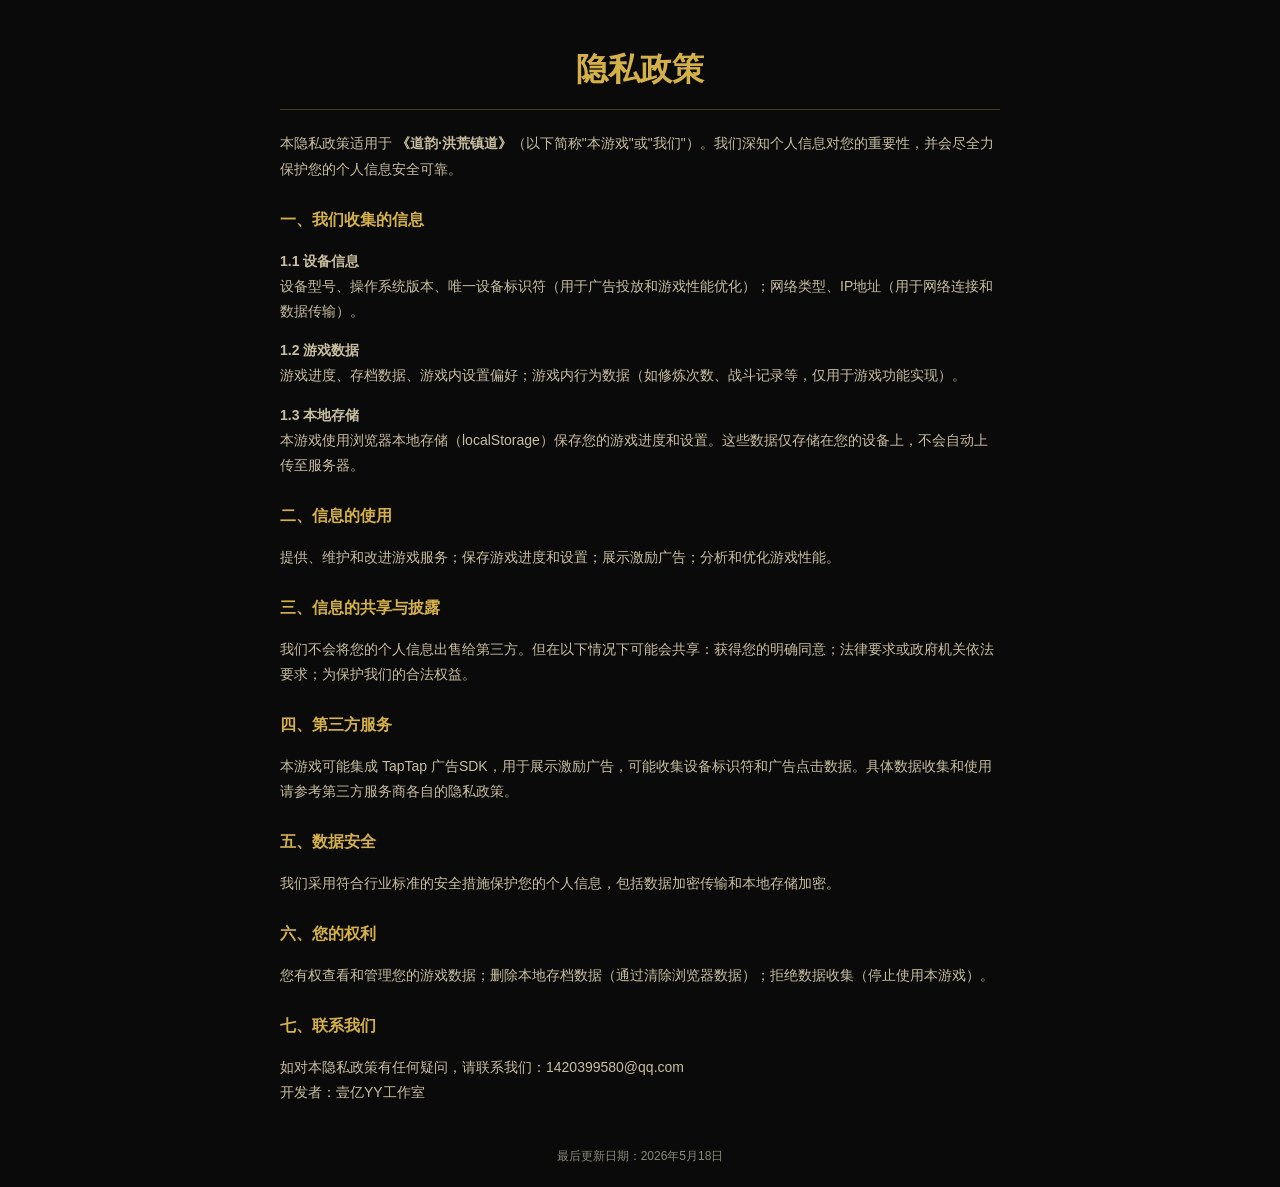
==== privacy.html @ 05899c01 "add privacy.html" ====
<!DOCTYPE html>
<html lang="zh-CN">
<head>
<meta charset="UTF-8">
<meta name="viewport" content="width=device-width, initial-scale=1.0">
<title>隐私政策 - 道韵·洪荒镇道</title>
<style>
body{background:#0a0a0a;color:#e8ddc8;font-family:sans-serif;max-width:720px;margin:0 auto;padding:20px;line-height:1.8}
h1{color:#d4b04a;text-align:center;border-bottom:1px solid rgba(212,176,74,0.3);padding-bottom:10px}
h2{color:#d4b04a;font-size:16px;margin-top:24px}
p{font-size:14px;color:#c8bea0}
.footer{text-align:center;margin-top:40px;font-size:12px;color:#8a8a7a}
</style>
</head>
<body>
<h1>隐私政策</h1>
<p>本隐私政策适用于 <strong>《道韵·洪荒镇道》</strong>（以下简称"本游戏"或"我们"）。我们深知个人信息对您的重要性，并会尽全力保护您的个人信息安全可靠。</p>

<h2>一、我们收集的信息</h2>
<p><strong>1.1 设备信息</strong><br>设备型号、操作系统版本、唯一设备标识符（用于广告投放和游戏性能优化）；网络类型、IP地址（用于网络连接和数据传输）。</p>
<p><strong>1.2 游戏数据</strong><br>游戏进度、存档数据、游戏内设置偏好；游戏内行为数据（如修炼次数、战斗记录等，仅用于游戏功能实现）。</p>
<p><strong>1.3 本地存储</strong><br>本游戏使用浏览器本地存储（localStorage）保存您的游戏进度和设置。这些数据仅存储在您的设备上，不会自动上传至服务器。</p>

<h2>二、信息的使用</h2>
<p>提供、维护和改进游戏服务；保存游戏进度和设置；展示激励广告；分析和优化游戏性能。</p>

<h2>三、信息的共享与披露</h2>
<p>我们不会将您的个人信息出售给第三方。但在以下情况下可能会共享：获得您的明确同意；法律要求或政府机关依法要求；为保护我们的合法权益。</p>

<h2>四、第三方服务</h2>
<p>本游戏可能集成 TapTap 广告SDK，用于展示激励广告，可能收集设备标识符和广告点击数据。具体数据收集和使用请参考第三方服务商各自的隐私政策。</p>

<h2>五、数据安全</h2>
<p>我们采用符合行业标准的安全措施保护您的个人信息，包括数据加密传输和本地存储加密。</p>

<h2>六、您的权利</h2>
<p>您有权查看和管理您的游戏数据；删除本地存档数据（通过清除浏览器数据）；拒绝数据收集（停止使用本游戏）。</p>

<h2>七、联系我们</h2>
<p>如对本隐私政策有任何疑问，请联系我们：1420399580@qq.com<br>开发者：壹亿YY工作室</p>

<div class="footer">最后更新日期：2026年5月18日</div>
</body>
</html>
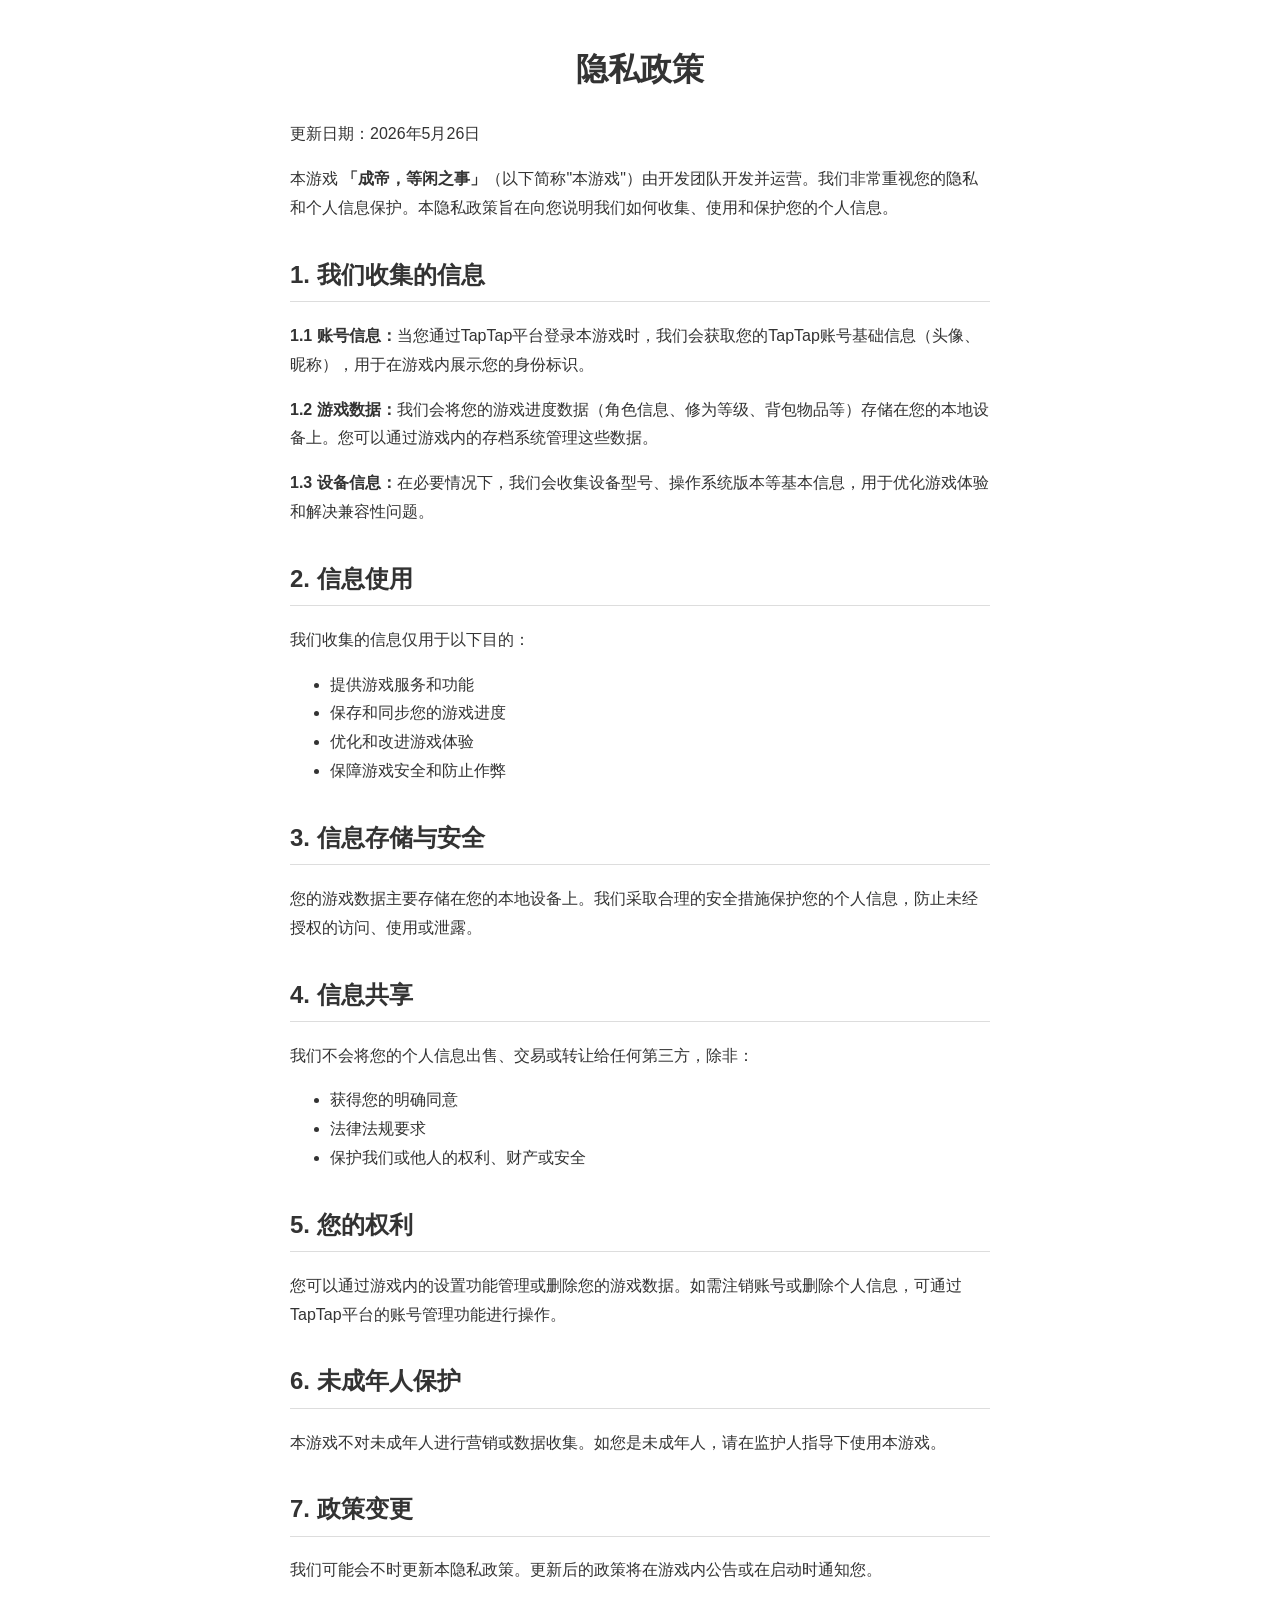
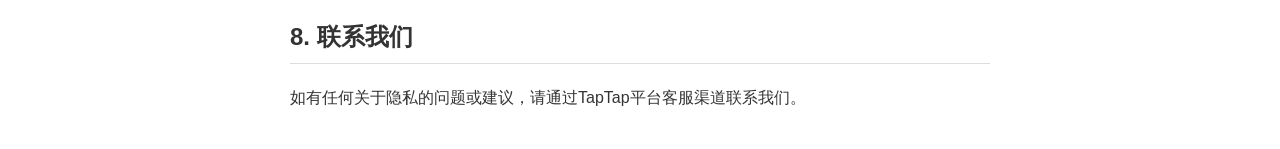
==== commit e062f8b3: "Upload privacy.html" ====
--- a/privacy.html
+++ b/privacy.html
@@ -1,44 +1,55 @@
 <!DOCTYPE html>
 <html lang="zh-CN">
 <head>
-<meta charset="UTF-8">
-<meta name="viewport" content="width=device-width, initial-scale=1.0">
-<title>隐私政策 - 道韵·洪荒镇道</title>
-<style>
-body{background:#0a0a0a;color:#e8ddc8;font-family:sans-serif;max-width:720px;margin:0 auto;padding:20px;line-height:1.8}
-h1{color:#d4b04a;text-align:center;border-bottom:1px solid rgba(212,176,74,0.3);padding-bottom:10px}
-h2{color:#d4b04a;font-size:16px;margin-top:24px}
-p{font-size:14px;color:#c8bea0}
-.footer{text-align:center;margin-top:40px;font-size:12px;color:#8a8a7a}
-</style>
+    <meta charset="UTF-8">
+    <meta name="viewport" content="width=device-width, initial-scale=1.0">
+    <title>隐私政策 - 成帝，等闲之事</title>
+    <style>
+        body { font-family: sans-serif; padding: 20px; max-width: 700px; margin: 0 auto; line-height: 1.8; color: #333; }
+        h1 { text-align: center; }
+        h2 { margin-top: 30px; border-bottom: 1px solid #ddd; padding-bottom: 5px; }
+    </style>
 </head>
 <body>
-<h1>隐私政策</h1>
-<p>本隐私政策适用于 <strong>《道韵·洪荒镇道》</strong>（以下简称"本游戏"或"我们"）。我们深知个人信息对您的重要性，并会尽全力保护您的个人信息安全可靠。</p>
+    <h1>隐私政策</h1>
+    <p>更新日期：2026年5月26日</p>
+    <p>本游戏 <strong>「成帝，等闲之事」</strong>（以下简称"本游戏"）由开发团队开发并运营。我们非常重视您的隐私和个人信息保护。本隐私政策旨在向您说明我们如何收集、使用和保护您的个人信息。</p>
 
-<h2>一、我们收集的信息</h2>
-<p><strong>1.1 设备信息</strong><br>设备型号、操作系统版本、唯一设备标识符（用于广告投放和游戏性能优化）；网络类型、IP地址（用于网络连接和数据传输）。</p>
-<p><strong>1.2 游戏数据</strong><br>游戏进度、存档数据、游戏内设置偏好；游戏内行为数据（如修炼次数、战斗记录等，仅用于游戏功能实现）。</p>
-<p><strong>1.3 本地存储</strong><br>本游戏使用浏览器本地存储（localStorage）保存您的游戏进度和设置。这些数据仅存储在您的设备上，不会自动上传至服务器。</p>
+    <h2>1. 我们收集的信息</h2>
+    <p><strong>1.1 账号信息：</strong>当您通过TapTap平台登录本游戏时，我们会获取您的TapTap账号基础信息（头像、昵称），用于在游戏内展示您的身份标识。</p>
+    <p><strong>1.2 游戏数据：</strong>我们会将您的游戏进度数据（角色信息、修为等级、背包物品等）存储在您的本地设备上。您可以通过游戏内的存档系统管理这些数据。</p>
+    <p><strong>1.3 设备信息：</strong>在必要情况下，我们会收集设备型号、操作系统版本等基本信息，用于优化游戏体验和解决兼容性问题。</p>
 
-<h2>二、信息的使用</h2>
-<p>提供、维护和改进游戏服务；保存游戏进度和设置；展示激励广告；分析和优化游戏性能。</p>
+    <h2>2. 信息使用</h2>
+    <p>我们收集的信息仅用于以下目的：</p>
+    <ul>
+        <li>提供游戏服务和功能</li>
+        <li>保存和同步您的游戏进度</li>
+        <li>优化和改进游戏体验</li>
+        <li>保障游戏安全和防止作弊</li>
+    </ul>
 
-<h2>三、信息的共享与披露</h2>
-<p>我们不会将您的个人信息出售给第三方。但在以下情况下可能会共享：获得您的明确同意；法律要求或政府机关依法要求；为保护我们的合法权益。</p>
+    <h2>3. 信息存储与安全</h2>
+    <p>您的游戏数据主要存储在您的本地设备上。我们采取合理的安全措施保护您的个人信息，防止未经授权的访问、使用或泄露。</p>
 
-<h2>四、第三方服务</h2>
-<p>本游戏可能集成 TapTap 广告SDK，用于展示激励广告，可能收集设备标识符和广告点击数据。具体数据收集和使用请参考第三方服务商各自的隐私政策。</p>
+    <h2>4. 信息共享</h2>
+    <p>我们不会将您的个人信息出售、交易或转让给任何第三方，除非：</p>
+    <ul>
+        <li>获得您的明确同意</li>
+        <li>法律法规要求</li>
+        <li>保护我们或他人的权利、财产或安全</li>
+    </ul>
 
-<h2>五、数据安全</h2>
-<p>我们采用符合行业标准的安全措施保护您的个人信息，包括数据加密传输和本地存储加密。</p>
+    <h2>5. 您的权利</h2>
+    <p>您可以通过游戏内的设置功能管理或删除您的游戏数据。如需注销账号或删除个人信息，可通过TapTap平台的账号管理功能进行操作。</p>
 
-<h2>六、您的权利</h2>
-<p>您有权查看和管理您的游戏数据；删除本地存档数据（通过清除浏览器数据）；拒绝数据收集（停止使用本游戏）。</p>
+    <h2>6. 未成年人保护</h2>
+    <p>本游戏不对未成年人进行营销或数据收集。如您是未成年人，请在监护人指导下使用本游戏。</p>
 
-<h2>七、联系我们</h2>
-<p>如对本隐私政策有任何疑问，请联系我们：1420399580@qq.com<br>开发者：壹亿YY工作室</p>
+    <h2>7. 政策变更</h2>
+    <p>我们可能会不时更新本隐私政策。更新后的政策将在游戏内公告或在启动时通知您。</p>
 
-<div class="footer">最后更新日期：2026年5月18日</div>
+    <h2>8. 联系我们</h2>
+    <p>如有任何关于隐私的问题或建议，请通过TapTap平台客服渠道联系我们。</p>
 </body>
-</html>
+</html>
